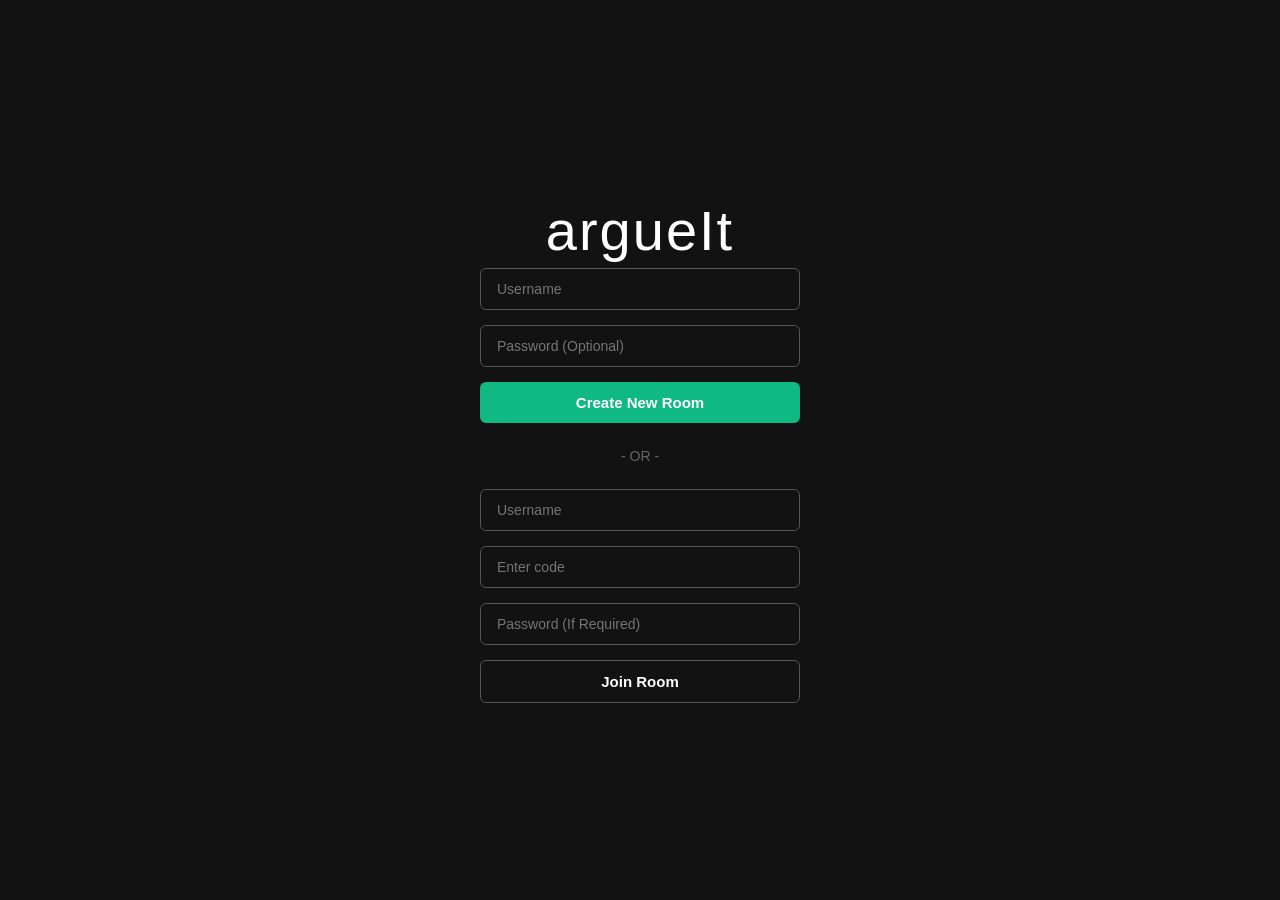
==== target/classes/frontend/index.html @ c84ac13d "feat: add search bar for quick image searching." ====
<!DOCTYPE html>
<html lang="en">
<head>
    <meta charset="UTF-8">
    <meta name="viewport" content="width=device-width, initial-scale=1.0">
    <title>argueIt</title>
    <link rel="stylesheet" href="style.css">
</head>
<body>
    <div id="landing-page">
        <div class="brand-title">argueIt</div>

        <div class="auth-container">
            <input type="text" id="create-username" class="auth-input" placeholder="Username">
            <input type="password" id="create-password" class="auth-input" placeholder="Password (Optional)">
            <button id="btn-create" class="btn-create">Create New Room</button>

            <div class="divider">- OR -</div>
            <input type="text" id="join-username" class="auth-input" placeholder="Username">
            <input type="text" id="join-roomcode" class="auth-input" placeholder="Enter code">
            <input type="password" id="join-password" class="auth-input" placeholder="Password (If Required)">
            <button id="btn-join" class="btn-join">Join Room</button>
        </div>
    </div>

    <div id="app-container" style="display: none;">
        <div class="left-panel">
            <header>
                <div class="room-info">
                    Room :<span id="display-room-code">---</span>
                    <button class="copy-btn" id="copy-room-btn">Copy</button>
                    <button class="toggle-chat-btn" id="toggle-chat-btn">Toggle Chat</button>
                </div>
                <h1>argueIt</h1>
            </header>

            <main id="tier-board">
                <div class="tier-row" data-tier-id="S">
                    <div class="tier-label tier-s" contenteditable="true" spellcheck="false">S</div>
                    <div class="tier-dropzone"></div>
                </div>

                <div class="tier-row" data-tier-id="A">
                    <div class="tier-label tier-a" contenteditable="true" spellcheck="false">A</div>
                    <div class="tier-dropzone"></div>
                </div>

                <div class="tier-row" data-tier-id="B">
                    <div class="tier-label tier-b" contenteditable="true" spellcheck="false">B</div>
                    <div class="tier-dropzone"></div>
                </div>

                <div class="tier-row" data-tier-id="C">
                    <div class="tier-label tier-c" contenteditable="true" spellcheck="false">C</div>
                    <div class="tier-dropzone"></div>
                </div>

                <div class="tier-row" data-tier-id="D">
                    <div class="tier-label tier-d" contenteditable="true" spellcheck="false">D</div>
                    <div class="tier-dropzone"></div>
                </div>
            </main>

            <div class="controls">
                <input type="text" id="image-url-input" placeholder="Paste an image URL here ...">
                <button id="add-image-btn">Add Image</button>
                <button id="clear-board-btn" style="background-color: #ff4444; margin-left: auto;">Clear All</button>
                <div style="flex-basis: 100%; height: 0; margin: 0;"></div>
                <input type="text" id="image-search-input" placeholder="Search images(e.g characters, animals)..." style="flex: 2;">
                <button id="search-image-btn" style="background-color: #3b82f6;">Search API</button>
            </div>

            <div id="search-results-container" style="display: none; flex-wrap:wrap; gap: 10px; background-color: #1e1e1e; padding: 15px; border-radius: 8px; border: 2px dashed #555;"></div>

            <div id="trash-can" class="tier-dropzone" data-tier-id="trash">
                🗑️ Drag Image Here to Delete
            </div>

            <section id="image-pool" class="tier-dropzone" data-tier-id="pool">
            </section>
        </div>

        <div class="right-panel">
            <div class="chat-header">
                <h2>Room Chat</h2>
                <button class="call-btn" id="call-btn" title="Join Voice Call">
                    <svg width="20" height="20" viewBox="0 0 24 24" fill="currentColor">
                        <path d="M20.01 15.38c-1.23 0-2.42-.2-3.53-.56a.977.977 0 00-1.01.24l-1.57 1.97c-2.83-1.35-5.48-3.9-6.89-6.83l1.95-1.66c.27-.28.35-.67.24-1.02-.37-1.11-.56-2.3-.56-3.53 0-.54-.45-.99-.99-.99H4.19C3.65 3 3 3.24 3 3.99 3 13.28 10.73 21 20.01 21c.71 0 .99-.63.99-1.18v-3.45c0-.54-.45-.99-.99-.99z"/>
                    </svg>
                </button>
            </div>

            <div class="chat-messages" id="chat-messages"></div>

            <div class="reply-context-area" id="reply-context-area">
                <div>Replying to <span id="reply-target-name" style="font-weight: bold; color: #10b981;"></span>: <span id="reply-target-text" style="opacity: 0.8; margin-left: 5px;"></span></div>
                <button class="close-btn" id="cancel-reply-btn">✕</button>
            </div>

            <div class="chat-input-area">
                <input type="text" class="chat-input" id="chat-input" placeholder="Type a message...">
                <button class="chat-send-btn" id="chat-send-btn">
                    <svg width="18" height="18" viewBox="0 0 24 24" fill="currentColor">
                        <path d="M2.01 21L23 12 2.01 3 2 10l15 2-15 2z"/>
                    </svg>
                </button>
            </div>
        </div>
    </div>

    <div id="toast-container"></div>
<script src="script.js"></script>
</body>
</html>
---- target/classes/frontend/style.css ----
*{
    box-sizing: border-box;
    margin: 0;
    padding: 0;
}

body{
    font-family: 'Segoe UI', Tahoma, Geneva, Verdana, sans-serif;
    background-color: #121212;
    color: #ffffff;
    min-height: 100vh;
    overflow-x: hidden;
    display: flex;
    flex-direction: column;
}

#app-container{
    display: flex;
    flex-direction: row;
    min-height: 100vh;
    padding: 0;
    gap: 0;
    width: 100%;
}

.left-panel{
    flex: 1;
    display: flex;
    flex-direction: column;
    padding: 20px;
    gap: 20px;
    overflow-y: auto;
    height: 100vh;
}

.right-panel{
    width: 350px;
    background-color: #1a1a1a;
    border-left: 1px solid #333;
    display: flex;
    flex-direction: column;
    height: 100vh;
    flex-shrink: 0;
}

.chat-header{
    padding: 15px;
    background: #252525;
    border-bottom: 1px solid #333;
    display: flex;
    justify-content: space-between;
    align-items: center;
}

.chat-header h2{
    font-size: 16px;
    margin: 0;
    color: #eee;
}

.call-btn{
    background: #2a2a2a;
    border: 1px solid #444;
    color: #ccc;
    display: flex;
    align-items: center;
    justify-content: center;
    padding: 8px;
    border-radius: 50%;
    cursor: pointer;
    transition: 0.2s;
}

.call-btn:hover{
    background: #333;
    color: white;
}

.call-btn.active:hover{
    background: #ff4444;
    border-color: #cc0000;
    box-shadow: 0 0 10px rgba(255, 68, 68, 0.4);
}

.chat-messages{
    flex: 1;
    padding: 15px;
    overflow-y: auto;
    display: flex;
    flex-direction: column;
    gap: 12px;
}

.chat-message-wrapper{
    display: flex;
    align-items: center;
    align-self: flex-start;
    max-width: 85%;
}

.chat-message-wrapper.self{
    align-self: flex-end;
    flex-direction: row-reverse;
}

.chat-message{
    background: #2a2a2a;
    padding: 10px 14px;
    border-radius: 14px;
    border-bottom-left-radius: 4px;
    font-size: 14px;
    word-wrap: break-word;
    flex: 1;
}

.chat-message.self{
    background: #10b981;
    color: white;
    border-bottom-left-radius: 14px;
    border-bottom-right-radius: 4px;
}

.reply-icon-btn{
    opacity: 0;
    background: none;
    border: none;
    color: #888;
    cursor: pointer;
    padding: 5px;
    margin: 0 5px;
    transition: 0.2s;
    display: flex;
    align-items: center;
    justify-content: center;
}

.chat-message-wrapper:hover .reply-icon-btn{
    opacity:1;
}

.reply-icon-btn:hover{
    color: #10b981;
}

.replied-to-block{
    background: rgba(0,0,0,0.25);
    border-left: 3px solid #10b981;
    padding: 6px;
    margin-bottom: 6px;
    font-size: 12px;
    border-radius: 4px;
    color: #ddd;
}

.chat-message.self .replied-to-block{
    border-left-color: #ffffff;
    color: #ffffff;
}

.replied-to-block .reply-sender{
    font-weight: bold;
    font-size: 10px;
    margin-bottom: 2px;
}

.reply-context-area{
    background: #252525;
    padding: 10px 15px;
    border-top: 1px solid #333;
    display: none;
    justify-content: space-between;
    align-items: center;
    font-size: 12px;
    color: #ccc;
}

.reply-context-area .close-btn{
    cursor: pointer;
    color: #ff4444;
    font-weight: bold;
    background: none;
    border: none;
    font-size: 14px;
}

.chat-message .sender{
    font-weight: bold;
    font-size: 11px;
    margin-bottom: 4px;
    opacity: 0.7;
}

.chat-message.self .sender{
    display: none;
}

.chat-input-area{
    padding: 15px;
    background: #252525;
    border-top: 1px solid #333;
    display: flex;
    gap: 10px;
}

.chat-input{
    flex: 1;
    padding: 10px 15px;
    background: #1e1e1e;
    border: 1px solid #444;
    color: white;
    border-radius: 20px;
    outline: none;
    font-size: 14px;
}

.chat-input:focus{
    border-color: #10b981;
}

.chat-send-btn{
    background: #10b981;
    color: white;
    border: none;
    width: 42px;
    height: 42px;
    border-radius: 50%;
    cursor: pointer;
    display: flex;
    align-items: center;
    justify-content: center;
    flex-shrink: 0;
    transition: 0.2s;
}

.chat-send-btn:hover{
    background: #059669;
}

header{
    text-align:center;
    position: relative;
    display: flex;
    justify-content: center;
    align-items: center;
}

header h1{
    font-size: 2rem;
    letter-spacing: 2px;
    font-weight: 900;
    color: #eeeeee;
    font-family: 'Helvetica Neue', Helvetica, Arial, sans-serif;
}

.room-info{
    position: absolute;
    left: 0;
    display: flex;
    align-items: center;
    gap: 10px;
    background: #1e1e1e;
    padding: 6px 12px;
    border-radius: 6px;
    border: 1px solid #333;
    font-family: 'Helvetica Neue', Helvetica, Arial, sans-serif;
    font-size: 14px;
}

.copy-btn{
    background: #10b981;
    border: none;
    color: white;
    padding: 4px 8px;
    border-radius: 4px;
    cursor: pointer;
    font-weight: bold;
    font-size: 12px;
}

.copy-btn:hover{
    background: #059669;
}

.toggle-chat-btn{
    background: #3b82f6;
    border: none;
    color: white;
    padding: 4px 8px;
    border-radius: 4px;
    cursor: pointer;
    font-weight: bold;
    font-size: 12px;
}

.toggle-chat-btn:hover{
    background: #2563eb;
}

#tier-board{
    display: flex;
    flex-direction: column;
    background-color: #000000;
    border: 2px solid #333333;
    border-radius: 8px;
    overflow: hidden;
    flex-shrink: 0;
}

.tier-row{
    display: flex;
    min-height: 90px;
    border-bottom: 2px solid #333333;
    background-color: #1e1e1e;
}

.tier-row:last-child{
    border-bottom: none;
}

.tier-label{
    width: 100px;
    display: flex;
    align-items: center;
    justify-content: center;
    font-size: 24px;
    font-weight: bold;
    color: #111111;
    text-shadow: 1px 1px 0 rgba(255,255,255,0.3);
    flex-shrink: 0;
    outline: none;
    cursor: text;
}

#landing-page{
    display: flex;
    flex-direction: column;
    align-items: center;
    justify-content: center;
    height: 100vh;
    width: 100vw;
    background-color: #121212;
    position: absolute;
    top: 0;
    left: 0;
    z-index: 2000;
}

.brand-title{
    font-family: 'Helvetica Neue', Helvetica, Arial, sans-serif;
    font-size: 3.5rem;
    font-weight: 400;
    color: #ffffff;
    margin-bottom: 5px;
    letter-spacing: 2px;
}

.brand-subtitle{
    font-family: monospace;
    color: #888888;
    margin-bottom: 40px;
    letter-spacing: 1px;
}

.auth-container{
    width: 320px;
    display: flex;
    flex-direction: column;
    gap: 15px;
}

.auth-input{
    width: 100%;
    padding: 12px 16px;
    background: transparent;
    border: 1px solid #555;
    border-radius: 6px;
    color: white;
    font-size: 14px;
    outline: none;
}

.auth-input:focus{
    border-color: #10b981;
}

.btn-create{
    width: 100%;
    padding: 12px;
    background-color: #10b981;
    color: white;
    border: none;
    border-radius: 6px;
    font-weight: bold;
    font-size: 15px;
    cursor: pointer;
    transition: 0.2s;
}

.btn-create:hover{
    background-color: #059669;
}

.divider{
    text-align: center;
    color: #666;
    margin: 10px 0;
    font-size: 14px;
}

.btn-join{
    width: 100%;
    padding: 12px;
    background-color: transparent;
    color: white;
    border: 1px solid #555;
    border-radius: 6px;
    font-weight: bold;
    font-size: 15px;
    cursor: pointer;
    transition: 0.2s;
}

.btn-join:hover{
    background-color: #222;
}

.tier-s{
    background-color: #ff7f7f;
}
.tier-a{
    background-color: #ffbf7f;
}
.tier-b{
    background-color: #ffdf7f;
}
.tier-c{
    background-color: #bfff7f;
}
.tier-d{
    background-color: #7fff7f;
}

.tier-dropzone{
    flex: 1;
    display: flex;
    flex-wrap: wrap;
    gap: 10px;
    padding: 10px;
}

.controls{
    display: flex;
    gap: 10px;
    background-color: #1e1e1e;
    padding: 15px;
    border-radius: 8px;
    border: 2px solid #333333;
    flex-wrap: wrap;
}

.controls input{
    flex: 1;
    padding: 10px;
    border-radius: 4px;
    border: 1px solid #555;
    background: #2a2a2a;
    color: white;
    font-size: 14px;
    outline: none;
}

.controls input:focus{
    border-color: #10b981;
}

.controls button{
    padding: 10px 20px;
    background-color: #10b981;
    color: white;
    border: none;
    border-radius:4px;
    font-weight: bold;
    cursor: pointer;
    transition: 0.2s;
}

.controls button:hover{
    opacity: 0.8;
}

#trash-can{
    background-color: #2a1111;
    border: 2px dashed #ff4444;
    color: #ff4444;
    padding: 15px;
    border-radius: 8px;
    display: flex;
    align-items: center;
    justify-content: center;
    font-weight: bold;
    font-size: 16px;
    min-height: 60px;
    transition: all 0.2s ease;
}

#trash-can.drag-over{
    background-color: #4a1818;
    border-color: #ff8888;
    color: #ff8888;
    transform: scale(1.02);
    box-shadow: 0 0 15px rgba(255, 68, 68, 0.4);
}

#image-pool{
    min-height: 200px;
    background-color: #1e1e1e;
    border: 2px dashed #555555;
    border-radius: 8px;
    padding: 15px;
    display: flex;
    flex-wrap: wrap;
    align-content: flex-start;
    gap: 12px;
}

.draggable-item{
    width: 80px;
    height: 80px;
    object-fit: cover;
    border-radius: 6px;
    cursor: grab;
    box-shadow: 0 4px 6px rgba(0,0,0,0.3);
    user-select: none;
    border: 2px solid transparent;
    transition: transform 0.1s ease, border-color 0.2s ease;
    background-color: #333;
}

.draggable-item:hover{
    transform: scale(1.05);
    border-color: #ffffff;
}

.draggable-item:active{
    cursor: grabbing;
}

#toast-container{
    position: fixed;
    bottom: 20px;
    right: 20px;
    display: flex;
    flex-direction: column;
    gap: 10px;
    z-index: 9999;
}

.toast{
    background-color: #1a1a2e;
    color: white;
    padding: 15px 25px;
    border-radius: 4px;
    box-shadow: 0 4px 12px rgba(0,0,0,0.5);
    font-family: 'Segoe UI', Tahoma, Geneva, Verdana, sans-serif;
    font-weight: bold;
    font-size: 14px;
    border-left: 5px solid #ff4444;
    opacity: 0;
    transform: translateX(100%);
    transition: all 0.3s ease;
}

.toast.show{
    opacity: 1;
    transform: translateX(0);
}

.toast.success{
    border-left-color: #10b981;
}

.toast.error{
    border-left-color: #ff4444;
}

.remote-cursor{
    position: absolute;
    pointer-events: none;
    z-index: 10000;
    display: flex;
    align-items: flex-start;
    transition: transform 0.05s linear, opacity 0.3s ease;
    opacity: 0;
    top: 0;
    left: 0;
}

.remote-cursor svg{
    width: 18px;
    height: 18px;
    fill: #10b981;
    filter: drop-shadow(1px 1px 2px rgba(0,0,0,0.5));
    transform: rotate(-20deg);
}

.remote-cursor .cursor-name{
    background: #10b981;
    color: white;
    font-size: 11px;
    padding: 2px 6px;
    border-radius: 4px;
    font-weight: bold;
    box-shadow: 0 2px 4px rgba(0,0,0,0.3);
    margin-left: 2px;
    white-space: nowrap;
}

@media(max-width: 850px){
    #app-container{
        position: relative;
    }
    .left-panel{
        padding-right: 20px;
    }
    header{
        flex-direction: column;
        align-items: flex-start;
    }
    .room-info{
        position:static;
        order: 2;
        margin-top: 10px;
        width: 100%;
        justify-content: flex-start;
        flex-wrap: wrap;
    }
    header h1{
        order: 1;
        margin-left: 10px;
    }
    .right-panel{
        position: absolute;
        right: 0;
        top: 0;
        z-index: 1000;
        box-shadow: -4px 0 20px rgba(0,0,0,0.8);
        max-width: 100%;
    }
}
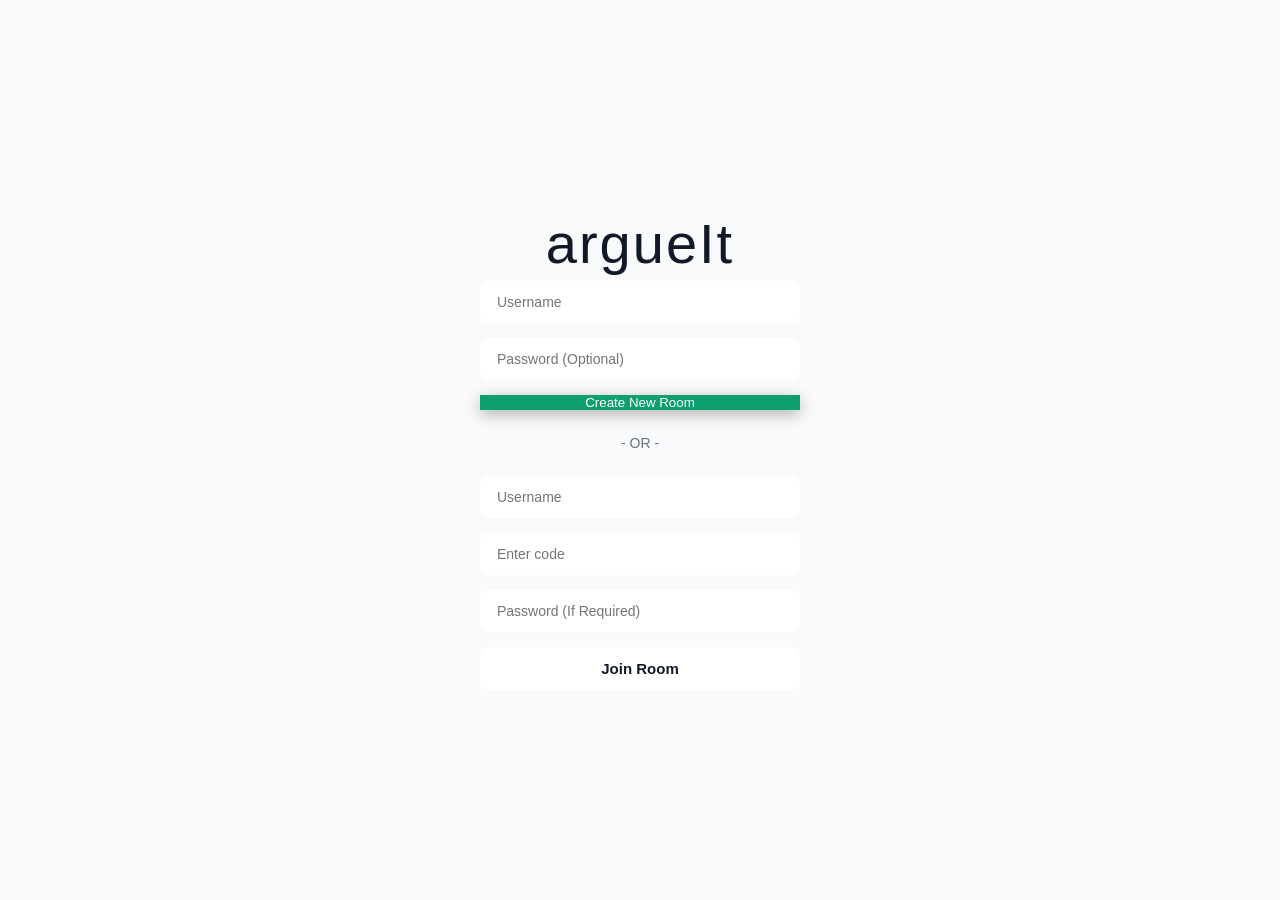
==== commit d80cf696: "feat: redesign the UI to look more aesthetic" ====
--- a/target/classes/frontend/index.html
+++ b/target/classes/frontend/index.html
@@ -30,6 +30,7 @@
                     Room :<span id="display-room-code">---</span>
                     <button class="copy-btn" id="copy-room-btn">Copy</button>
                     <button class="toggle-chat-btn" id="toggle-chat-btn">Toggle Chat</button>
+                    <button class="toggle-chat-btn" id="theme-toggle-btn" style="background: #4b5563;">☀️ Light Mode</button>
                 </div>
                 <h1>argueIt</h1>
             </header>
--- a/target/classes/frontend/style.css
+++ b/target/classes/frontend/style.css
@@ -1,3 +1,31 @@
+:root{
+    --bg-main: #f9fafb;
+    --bg-panel: #ffffff;
+    --bg-card: #ffffff;
+    --text-primary: #111827;
+    --text-secondary: #6b7280;
+    --border-light: #f3f4f6;
+    --border-heavy: rgba(255,255,255,0.1);
+    --accent: #0e9f6e;
+    --accent-hover: #059669;
+    --danger: #ff4444;
+    --shadow: rgba(0,0,0,0.3);
+}
+
+[data-theme="light"]{
+    --bg-main: #f3f4f6;
+    --bg-panel: #ffffff;
+    --bg-card: #f9fafb;
+    --text-primary: #111827;
+    --text-secondary: #6b7280;
+    --border-light: #e5e7eb;
+    --border-heavy: #d1d5db;
+    --accent: #111827;
+    --accent-hover: #374151;
+    --danger: #ef4444;
+    --shadow: rgba(0,0,0,0.05);
+}
+
 *{
     box-sizing: border-box;
     margin: 0;
@@ -6,21 +34,21 @@
 
 body{
     font-family: 'Segoe UI', Tahoma, Geneva, Verdana, sans-serif;
-    background-color: #121212;
-    color: #ffffff;
+    background-color: var(--bg-main);
+    color: var(--text-primary);
     min-height: 100vh;
     overflow-x: hidden;
     display: flex;
     flex-direction: column;
+    transition: background-color 0.3s ease, color 0.3s ease;
 }
 
 #app-container{
     display: flex;
     flex-direction: row;
     min-height: 100vh;
-    padding: 0;
-    gap: 0;
     width: 100%;
+    position: relative;
 }
 
 .left-panel{
@@ -31,22 +59,34 @@
     gap: 20px;
     overflow-y: auto;
     height: 100vh;
+    max-width: 1400px;
+    margin: 0 auto;
 }
 
 .right-panel{
     width: 350px;
-    background-color: #1a1a1a;
-    border-left: 1px solid #333;
+    background-color: var(--bg-panel);
+    border-left: 1px solid var(--border-heavy);
     display: flex;
     flex-direction: column;
     height: 100vh;
-    flex-shrink: 0;
+    position: fixed;
+    right: 0;
+    top: 0;
+    transform: translateX(100%);
+    transition: transform 0.3s cubic-bezier(0.4, 0, 0.2, 1);
+    box-shadow: -5px 0 30px var(--shadow);
+    z-index: 1000;
+}
+
+.right-panel.open{
+    transform: translateX(0);
 }
 
 .chat-header{
     padding: 15px;
-    background: #252525;
-    border-bottom: 1px solid #333;
+    background: var(--bg-card);
+    border-bottom: 1px solid var(--border-heavy);
     display: flex;
     justify-content: space-between;
     align-items: center;
@@ -55,13 +95,13 @@
 .chat-header h2{
     font-size: 16px;
     margin: 0;
-    color: #eee;
+    color: var(--text-primary);
 }
 
 .call-btn{
-    background: #2a2a2a;
-    border: 1px solid #444;
-    color: #ccc;
+    background: var(--bg-card);
+    border: 1px solid var(--border-heavy);
+    color: var(--text-secondary);
     display: flex;
     align-items: center;
     justify-content: center;
@@ -72,14 +112,20 @@
 }
 
 .call-btn:hover{
-    background: #333;
+    background: var(--border-heavy);
+    color: var(--text-primary);
+}
+
+.call-btn.active{
+    background: var(--accent);
+    border-color: var(--accent);
     color: white;
+    box-shadow: 0 4px 10px rgba(14, 159, 110, 0.2);
 }
 
 .call-btn.active:hover{
-    background: #ff4444;
-    border-color: #cc0000;
-    box-shadow: 0 0 10px rgba(255, 68, 68, 0.4);
+    background: var(--danger);
+    border-color: var(--danger);
 }
 
 .chat-messages{
@@ -104,17 +150,19 @@
 }
 
 .chat-message{
-    background: #2a2a2a;
+    background: var(--bg-main);
     padding: 10px 14px;
     border-radius: 14px;
     border-bottom-left-radius: 4px;
     font-size: 14px;
     word-wrap: break-word;
     flex: 1;
+    color: var(--text-primary);
+    box-shadow: 0 1px 3px var(--shadow);
 }
 
 .chat-message.self{
-    background: #10b981;
+    background: var(--accent);
     color: white;
     border-bottom-left-radius: 14px;
     border-bottom-right-radius: 4px;
@@ -124,7 +172,7 @@
     opacity: 0;
     background: none;
     border: none;
-    color: #888;
+    color: var(--text-secondary);
     cursor: pointer;
     padding: 5px;
     margin: 0 5px;
@@ -139,21 +187,22 @@
 }
 
 .reply-icon-btn:hover{
-    color: #10b981;
+    color: var(--accent);
 }
 
 .replied-to-block{
-    background: rgba(0,0,0,0.25);
-    border-left: 3px solid #10b981;
+    background: var(--border-light);
+    border-left: 3px solid var(--text-secondary);
     padding: 6px;
     margin-bottom: 6px;
     font-size: 12px;
     border-radius: 4px;
-    color: #ddd;
+    color: var(--text-secondary);
 }
 
 .chat-message.self .replied-to-block{
-    border-left-color: #ffffff;
+    background: rgba(255,255,255,0.1);
+    border-left-color: rgba(255,255,255, 0.5);
     color: #ffffff;
 }
 
@@ -164,19 +213,19 @@
 }
 
 .reply-context-area{
-    background: #252525;
+    background: var(--bg-card);
     padding: 10px 15px;
-    border-top: 1px solid #333;
+    border-top: 1px solid var(--border-heavy);
     display: none;
     justify-content: space-between;
     align-items: center;
     font-size: 12px;
-    color: #ccc;
+    color: var(--text-secondary);
 }
 
 .reply-context-area .close-btn{
     cursor: pointer;
-    color: #ff4444;
+    color: var(--danger);
     font-weight: bold;
     background: none;
     border: none;
@@ -187,7 +236,7 @@
     font-weight: bold;
     font-size: 11px;
     margin-bottom: 4px;
-    opacity: 0.7;
+    color: var(--text-secondary);
 }
 
 .chat-message.self .sender{
@@ -196,8 +245,8 @@
 
 .chat-input-area{
     padding: 15px;
-    background: #252525;
-    border-top: 1px solid #333;
+    background: var(--bg-panel);
+    border-top: 1px solid var(--border-heavy);
     display: flex;
     gap: 10px;
 }
@@ -205,20 +254,21 @@
 .chat-input{
     flex: 1;
     padding: 10px 15px;
-    background: #1e1e1e;
-    border: 1px solid #444;
-    color: white;
+    background: var(--bg-card);
+    border: 1px solid var(--border-heavy);
+    color: var(--text-primary);
     border-radius: 20px;
     outline: none;
     font-size: 14px;
+    transition: 0.2s;
 }
 
 .chat-input:focus{
-    border-color: #10b981;
+    border-color: var(--accent);
 }
 
 .chat-send-btn{
-    background: #10b981;
+    background: var(--accent);
     color: white;
     border: none;
     width: 42px;
@@ -233,7 +283,7 @@
 }
 
 .chat-send-btn:hover{
-    background: #059669;
+    background: var(--accent-hover);
 }
 
 header{
@@ -242,14 +292,14 @@
     display: flex;
     justify-content: center;
     align-items: center;
+    margin-bottom: 10px;
 }
 
 header h1{
     font-size: 2rem;
     letter-spacing: 2px;
     font-weight: 900;
-    color: #eeeeee;
-    font-family: 'Helvetica Neue', Helvetica, Arial, sans-serif;
+    color: var(--text-primary);
 }
 
 .room-info{
@@ -258,59 +308,46 @@
     display: flex;
     align-items: center;
     gap: 10px;
-    background: #1e1e1e;
+    background: var(--bg-panel);
+    padding: 6px 12px;
+    border-radius: 8px;
+    border: 1px solid var(--border-heavy);
+    font-size: 14px;
+    box-shadow: 0 2px 10px var(--shadow);
+}
+
+.copy-btn, .toggle-chat-btn{
+    background: var(--bg-main);
+    border: 1px solid var(--border-heavy);
+    color: var(--text-primary);
     padding: 6px 12px;
     border-radius: 6px;
-    border: 1px solid #333;
-    font-family: 'Helvetica Neue', Helvetica, Arial, sans-serif;
-    font-size: 14px;
-}
-
-.copy-btn{
-    background: #10b981;
-    border: none;
-    color: white;
-    padding: 4px 8px;
-    border-radius: 4px;
     cursor: pointer;
     font-weight: bold;
     font-size: 12px;
-}
-
-.copy-btn:hover{
-    background: #059669;
-}
-
-.toggle-chat-btn{
-    background: #3b82f6;
-    border: none;
-    color: white;
-    padding: 4px 8px;
-    border-radius: 4px;
-    cursor: pointer;
-    font-weight: bold;
-    font-size: 12px;
-}
-
-.toggle-chat-btn:hover{
-    background: #2563eb;
+    transition: 0.2s;
+}
+
+.copy-btn:hover, .toggle-chat-btn:hover{
+    background: var(--border-heavy);
 }
 
 #tier-board{
     display: flex;
     flex-direction: column;
-    background-color: #000000;
-    border: 2px solid #333333;
-    border-radius: 8px;
+    background-color: var(--bg-panel);
+    border: 1px solid var(--border-heavy);
+    border-radius: 12px;
     overflow: hidden;
     flex-shrink: 0;
+    box-shadow: 0 8px 30px var(--shadow);
 }
 
 .tier-row{
     display: flex;
     min-height: 90px;
-    border-bottom: 2px solid #333333;
-    background-color: #1e1e1e;
+    border-bottom: 1px solid var(--border-heavy);
+    background-color: transparent;
 }
 
 .tier-row:last-child{
@@ -324,8 +361,8 @@
     justify-content: center;
     font-size: 24px;
     font-weight: bold;
-    color: #111111;
-    text-shadow: 1px 1px 0 rgba(255,255,255,0.3);
+    color: #111827;
+    border-right: 1px solid var(--border-heavy);
     flex-shrink: 0;
     outline: none;
     cursor: text;
@@ -338,7 +375,7 @@
     justify-content: center;
     height: 100vh;
     width: 100vw;
-    background-color: #121212;
+    background-color: var(--bg-main);
     position: absolute;
     top: 0;
     left: 0;
@@ -349,14 +386,14 @@
     font-family: 'Helvetica Neue', Helvetica, Arial, sans-serif;
     font-size: 3.5rem;
     font-weight: 400;
-    color: #ffffff;
+    color: var(--text-primary);
     margin-bottom: 5px;
     letter-spacing: 2px;
 }
 
 .brand-subtitle{
     font-family: monospace;
-    color: #888888;
+    color: var(--text-secondary);
     margin-bottom: 40px;
     letter-spacing: 1px;
 }
@@ -371,73 +408,73 @@
 .auth-input{
     width: 100%;
     padding: 12px 16px;
-    background: transparent;
-    border: 1px solid #555;
-    border-radius: 6px;
-    color: white;
+    background: var(--bg-panel);
+    border: 1px solid var(--border-heavy);
+    border-radius: 8px;
+    color: var(--text-primary);
     font-size: 14px;
     outline: none;
+    transition: 0.2s;
 }
 
 .auth-input:focus{
-    border-color: #10b981;
-}
-
-.btn-create{
+    border-color: var(--accent);
+}
+
+.bt-create, .btn-join{
     width: 100%;
     padding: 12px;
-    background-color: #10b981;
-    color: white;
-    border: none;
-    border-radius: 6px;
+    border-radius: 8px;
     font-weight: bold;
     font-size: 15px;
     cursor: pointer;
     transition: 0.2s;
 }
 
+.btn-create{
+    background-color: var(--accent);
+    color: white;
+    border: none;
+    box-shadow: 0 4px 15px var(--shadow);
+}
+
 .btn-create:hover{
-    background-color: #059669;
+    background-color: var(--accent-hover);
+    transform: translateY(-1px);
 }
 
 .divider{
     text-align: center;
-    color: #666;
+    color: var(--text-secondary);
     margin: 10px 0;
     font-size: 14px;
 }
 
 .btn-join{
-    width: 100%;
-    padding: 12px;
-    background-color: transparent;
-    color: white;
-    border: 1px solid #555;
-    border-radius: 6px;
-    font-weight: bold;
-    font-size: 15px;
-    cursor: pointer;
-    transition: 0.2s;
+    background-color: #ffffff;
+    color: #111827;
+    border: 1px solid var(--border-heavy);
 }
 
 .btn-join:hover{
-    background-color: #222;
+    background-color: var(--bg-panel);
+    border-color: var(--text-secondary);
 }
 
 .tier-s{
-    background-color: #ff7f7f;
+    background-color: #fecaca;
 }
 .tier-a{
-    background-color: #ffbf7f;
+    background-color: #fed7aa;
 }
 .tier-b{
-    background-color: #ffdf7f;
+    background-color: #fef08a;
 }
 .tier-c{
-    background-color: #bfff7f;
+    background-color: #a7f3d0;
 }
 .tier-d{
-    background-color: #7fff7f;
+    background-color: #bae6fd;
 }
 
 .tier-dropzone{
@@ -449,51 +486,68 @@
 }
 
 .controls{
+    position: sticky;
+    bottom: 0;
     display: flex;
     gap: 10px;
-    background-color: #1e1e1e;
+    background-color: var(--bg-panel);
     padding: 15px;
-    border-radius: 8px;
-    border: 2px solid #333333;
+    border-radius: 12px;
+    border: 1px solid var(--border-heavy);
     flex-wrap: wrap;
+    box-shadow: 0 -4px 20px var(--shadow);
+    z-index: 100;
+    backdrop-filter: blur(10px);
 }
 
 .controls input{
     flex: 1;
     padding: 10px;
-    border-radius: 4px;
-    border: 1px solid #555;
-    background: #2a2a2a;
-    color: white;
+    border-radius: 6px;
+    border: 1px solid var(--border-heavy);
+    background: var(--bg-card);
+    color: var(--text-primary);
     font-size: 14px;
     outline: none;
+    transition: 0.2s
 }
 
 .controls input:focus{
-    border-color: #10b981;
+    border-color: var(--accent);
 }
 
 .controls button{
     padding: 10px 20px;
-    background-color: #10b981;
+    background-color: var(--accent);
     color: white;
     border: none;
-    border-radius:4px;
+    border-radius:6px;
     font-weight: bold;
     cursor: pointer;
     transition: 0.2s;
 }
 
 .controls button:hover{
-    opacity: 0.8;
+    background-color: var(--accent-hover);
+}
+
+#clear-board-btn{
+    background-color: transparent;
+    color: var(--danger);
+    border: 1px solid var(--danger);
+}
+
+#clear-board-btn:hover{
+    background-color: var(--danger);
+    border-color: white;
 }
 
 #trash-can{
-    background-color: #2a1111;
-    border: 2px dashed #ff4444;
-    color: #ff4444;
+    background-color: rgba(239, 68, 68, 0.05);
+    border: 2px dashed rgba(239, 68, 68, 0.4);
+    color: var(--danger);
     padding: 15px;
-    border-radius: 8px;
+    border-radius: 12px;
     display: flex;
     align-items: center;
     justify-content: center;
@@ -501,44 +555,46 @@
     font-size: 16px;
     min-height: 60px;
     transition: all 0.2s ease;
+    margin-bottom: 20px;
 }
 
 #trash-can.drag-over{
-    background-color: #4a1818;
-    border-color: #ff8888;
-    color: #ff8888;
-    transform: scale(1.02);
-    box-shadow: 0 0 15px rgba(255, 68, 68, 0.4);
+    background-color: rgba(239, 68, 68, 0.15);
+    border-color: var(--danger);
+    transform: scale(1.01);
+    box-shadow: 0 4px 15px rgba(239, 68, 68, 0.15);
 }
 
 #image-pool{
     min-height: 200px;
-    background-color: #1e1e1e;
-    border: 2px dashed #555555;
-    border-radius: 8px;
+    background-color: var(--bg-panel);
+    border: 2px dashed var(--border-heavy);
+    border-radius: 12px;
     padding: 15px;
     display: flex;
     flex-wrap: wrap;
     align-content: flex-start;
     gap: 12px;
+    margin-bottom: 60px;
 }
 
 .draggable-item{
     width: 80px;
     height: 80px;
     object-fit: cover;
-    border-radius: 6px;
+    border-radius: 8px;
     cursor: grab;
-    box-shadow: 0 4px 6px rgba(0,0,0,0.3);
+    box-shadow: 0 2px 6px rgba(0,0,0,0.2);
     user-select: none;
     border: 2px solid transparent;
-    transition: transform 0.1s ease, border-color 0.2s ease;
-    background-color: #333;
+    transition: transform 0.15s ease, border-color 0.2s ease, box-shadow 0.2s ease;
+    background-color: var(--bg-card);
 }
 
 .draggable-item:hover{
-    transform: scale(1.05);
-    border-color: #ffffff;
+    transform: translateY(-4px) scale(1.05);
+    border-color: var(--text-primary);
+    box-shadow: 0 10px 20px var(--shadow);
 }
 
 .draggable-item:active{
@@ -556,15 +612,14 @@
 }
 
 .toast{
-    background-color: #1a1a2e;
-    color: white;
+    background-color: var(--bg-panel);
+    color: var(--text-primary);
     padding: 15px 25px;
-    border-radius: 4px;
-    box-shadow: 0 4px 12px rgba(0,0,0,0.5);
-    font-family: 'Segoe UI', Tahoma, Geneva, Verdana, sans-serif;
+    border-radius: 8px;
+    box-shadow: 0 8px 30px var(--shadow);
     font-weight: bold;
     font-size: 14px;
-    border-left: 5px solid #ff4444;
+    border-left: 5px solid var(--danger);
     opacity: 0;
     transform: translateX(100%);
     transition: all 0.3s ease;
@@ -580,7 +635,7 @@
 }
 
 .toast.error{
-    border-left-color: #ff4444;
+    border-left-color: #ef4444;
 }
 
 .remote-cursor{
@@ -598,19 +653,19 @@
 .remote-cursor svg{
     width: 18px;
     height: 18px;
-    fill: #10b981;
-    filter: drop-shadow(1px 1px 2px rgba(0,0,0,0.5));
+    fill: var(--text-primary);
+    filter: drop-shadow(1px 2px 3px var(--shadow));
     transform: rotate(-20deg);
 }
 
 .remote-cursor .cursor-name{
-    background: #10b981;
-    color: white;
+    background: var(--text-primary);
+    color: var(--bg-main);
     font-size: 11px;
-    padding: 2px 6px;
-    border-radius: 4px;
-    font-weight: bold;
-    box-shadow: 0 2px 4px rgba(0,0,0,0.3);
+    padding: 3px 8px;
+    border-radius: 6px;
+    font-weight: bold;
+    box-shadow: 0 3px 8px var(--shadow);
     margin-left: 2px;
     white-space: nowrap;
 }
@@ -643,7 +698,26 @@
         right: 0;
         top: 0;
         z-index: 1000;
-        box-shadow: -4px 0 20px rgba(0,0,0,0.8);
+        box-shadow: -8px 0 30px rgba(0,0,0,0.1);
         max-width: 100%;
     }
+}
+
+.pulse-box{
+    width: 80px;
+    height: 80px;
+    border-radius: 8px;
+    background: linear-gradient(90deg, var(--border-light) 25%, var(--border-heavy) 50%, var(--border-light) 75%);
+    background-size: 200% 100%;
+    animation: pulse 1.5s infinite linear;
+}
+
+[data-theme="light"] .pulse-box{
+    background: linear-gradient(90deg, rgba(0,0,0,0.05) 25%, rgba(0,0,0,0.15) 50%, rgba(0,0,0,0.05) 75%);
+    background-size: 200% 100%;
+}
+
+@keyframes pulse{
+    0% {background-position: 200% 0;}
+    100% {background-position: -200% 0;}
 }
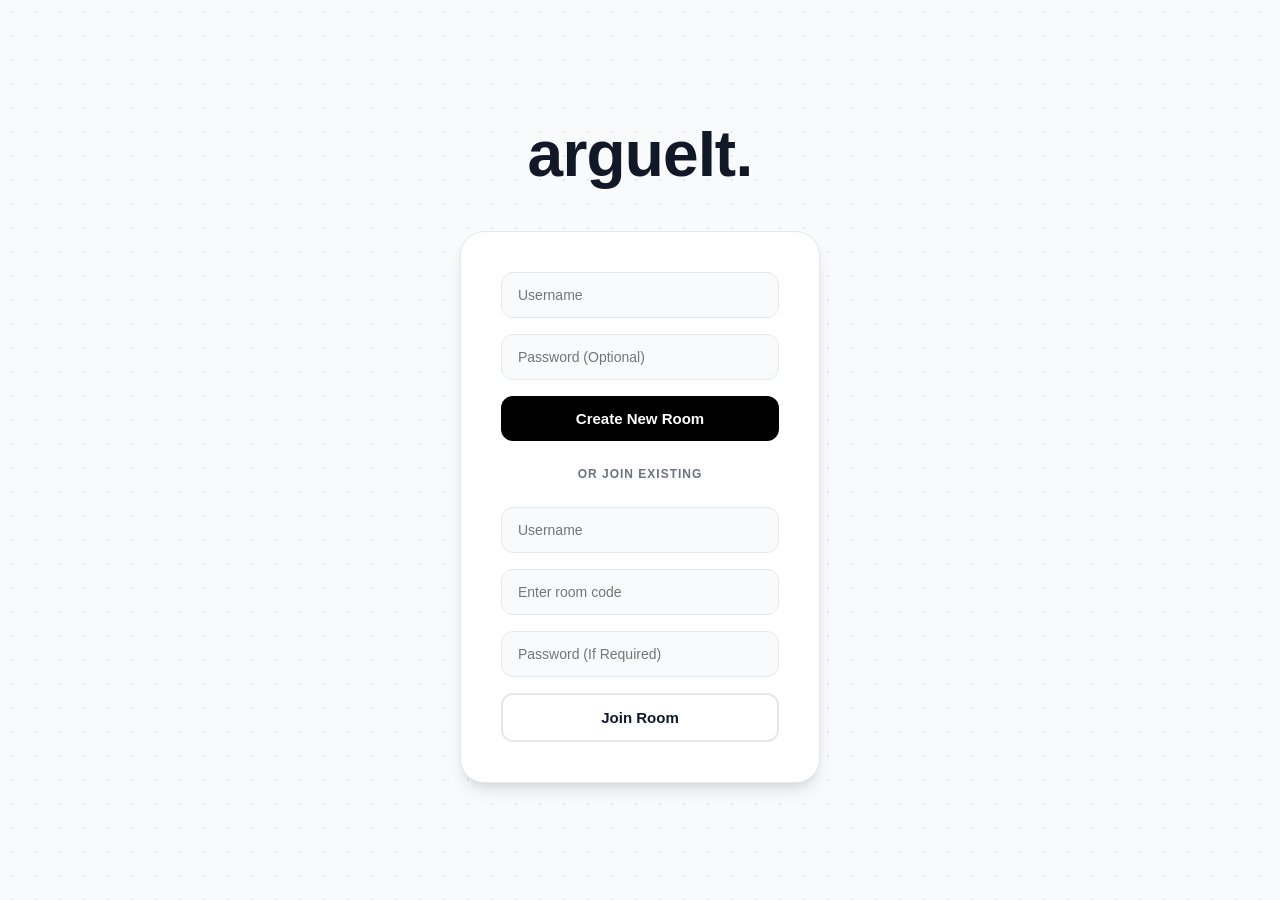
==== commit a995d25f: "feat: add new button for closing the chat section. redesign UI for better experience" ====
--- a/target/classes/frontend/index.html
+++ b/target/classes/frontend/index.html
@@ -8,16 +8,17 @@
 </head>
 <body>
     <div id="landing-page">
-        <div class="brand-title">argueIt</div>
+        <div class="brand-title">argueIt.</div>
 
         <div class="auth-container">
             <input type="text" id="create-username" class="auth-input" placeholder="Username">
             <input type="password" id="create-password" class="auth-input" placeholder="Password (Optional)">
             <button id="btn-create" class="btn-create">Create New Room</button>
 
-            <div class="divider">- OR -</div>
+            <div class="divider">or join existing</div>
+
             <input type="text" id="join-username" class="auth-input" placeholder="Username">
-            <input type="text" id="join-roomcode" class="auth-input" placeholder="Enter code">
+            <input type="text" id="join-roomcode" class="auth-input" placeholder="Enter room code">
             <input type="password" id="join-password" class="auth-input" placeholder="Password (If Required)">
             <button id="btn-join" class="btn-join">Join Room</button>
         </div>
@@ -26,13 +27,41 @@
     <div id="app-container" style="display: none;">
         <div class="left-panel">
             <header>
-                <div class="room-info">
-                    Room :<span id="display-room-code">---</span>
-                    <button class="copy-btn" id="copy-room-btn">Copy</button>
-                    <button class="toggle-chat-btn" id="toggle-chat-btn">Toggle Chat</button>
-                    <button class="toggle-chat-btn" id="theme-toggle-btn" style="background: #4b5563;">☀️ Light Mode</button>
+                <h1>argueIt.</h1>
+
+                <div class="header-actions">
+                    <div class="unified-input-container">
+                        <input type="text" id="unified-input" placeholder="Search images or paste URL...">
+                        <button id="unified-action-btn" title="Search or Add URL">
+                            <svg width="16" height="16" viewBox="0 0 24 24" fill="none" stroke="currentColor" stroke-width="2.5" stroke-linecap="round" stroke-linejoin="round">
+                                <circle cx="11" cy="11" r="8"></circle>
+                                <line x1="21" y1="21" x2="16.65" y2="16.65"></line>
+                            </svg>
+                        </button>
+                    </div>
+
+                    <button class="icon-btn" id="clear-board-btn" title="Clear Board" style="color: var(--danger); border-color: var(--danger);">
+                        <svg width="18" height="18" viewBox="0 0 24 24" fill="none" stroke="currentColor" stroke-width="2" stroke-linecap="round" stroke-linejoin="round">
+                            <path d="M21 4H8l-7 8 7 8h13a2 2 0 0 0 2-2V6a2 2 0 0 0-2-2z"></path>
+                            <line x1="18" y1="9" x2="12" y2="15"></line>
+                            <line x1="12" y1="9" x2="18" y2="15"></line>
+                        </svg>
+                    </button>
+
+                    <button class="room-pill" id="copy-room-btn" title="Copy Room Link">
+                        <span>Room: <strong id="display-room-code" style="text-transform: uppercase;">---</strong></span>
+                        <svg width="16" height="16" viewBox="0 0 24 24" fill="none" stroke="currentColor" stroke-width="2" stroke-linecap="round" stroke-linejoin="round" class="copy-icon">
+                            <rect x="9" y="9" width="13" height="13" rx="2" ry="2"></rect>
+                            <path d="M5 15H4a2 2 0 0 1-2-2V4a2 2 0 0 1 2-2h9a2 2 0 0 1 2 2v1"></path>
+                        </svg>
+                    </button>
+
+                    <button class="icon-btn" id="toggle-chat-btn" title="Open Chat">
+                        <svg width="20" height="20" viewBox="0 0 24 24" fill="none" stroke="currentColor" stroke-width="2" stroke-linecap="round" stroke-linejoin="round">
+                            <path d="M21 15a2 2 0 0 1-2 2H7l-4 4V5a2 2 0 0 1 2-2h14a2 2 0 0 1 2 2z"></path>
+                        </svg>
+                    </button>
                 </div>
-                <h1>argueIt</h1>
             </header>
 
             <main id="tier-board">
@@ -62,39 +91,60 @@
                 </div>
             </main>
 
-            <div class="controls">
-                <input type="text" id="image-url-input" placeholder="Paste an image URL here ...">
-                <button id="add-image-btn">Add Image</button>
-                <button id="clear-board-btn" style="background-color: #ff4444; margin-left: auto;">Clear All</button>
-                <div style="flex-basis: 100%; height: 0; margin: 0;"></div>
-                <input type="text" id="image-search-input" placeholder="Search images(e.g characters, animals)..." style="flex: 2;">
-                <button id="search-image-btn" style="background-color: #3b82f6;">Search API</button>
-            </div>
-
-            <div id="search-results-container" style="display: none; flex-wrap:wrap; gap: 10px; background-color: #1e1e1e; padding: 15px; border-radius: 8px; border: 2px dashed #555;"></div>
-
-            <div id="trash-can" class="tier-dropzone" data-tier-id="trash">
-                🗑️ Drag Image Here to Delete
-            </div>
+            <div id="search-results-container"></div>
 
             <section id="image-pool" class="tier-dropzone" data-tier-id="pool">
             </section>
+
+            <div id="trash-can" class="tier-dropzone" data-tier-id="trash" title="Drag here to delete">
+                <svg width="28" height="28" viewBox="0 0 24 24" fill="none" stroke="currentColor" stroke-width="2" stroke-linecap="round" stroke-linejoin="round">
+                    <polyline points="3 6 5 6 21 6"></polyline>
+                    <path d="M19 6v14a2 2 0 0 1-2 2H7a2 2 0 0 1-2-2V6m3 0V4a2 2 0 0 1 2-2h4a2 2 0 0 1 2 2v2"></path>
+                    <line x1="10" y1="11" x2="10" y2="17"></line>
+                    <line x1="14" y1="11" x2="14" y2="17"></line>
+                </svg>
+            </div>
         </div>
 
         <div class="right-panel">
             <div class="chat-header">
-                <h2>Room Chat</h2>
-                <button class="call-btn" id="call-btn" title="Join Voice Call">
-                    <svg width="20" height="20" viewBox="0 0 24 24" fill="currentColor">
-                        <path d="M20.01 15.38c-1.23 0-2.42-.2-3.53-.56a.977.977 0 00-1.01.24l-1.57 1.97c-2.83-1.35-5.48-3.9-6.89-6.83l1.95-1.66c.27-.28.35-.67.24-1.02-.37-1.11-.56-2.3-.56-3.53 0-.54-.45-.99-.99-.99H4.19C3.65 3 3 3.24 3 3.99 3 13.28 10.73 21 20.01 21c.71 0 .99-.63.99-1.18v-3.45c0-.54-.45-.99-.99-.99z"/>
-                    </svg>
-                </button>
+                <div class="chat-header-left">
+                    <button class="close-chat-btn" id="close-chat-btn" title="Close Chat">
+                        <svg width="22" height="22" viewBox="0 0 24 24" fill="none" stroke="currentColor" stroke-width="2" stroke-linecap="round" stroke-linejoin="round">
+                            <line x1="18" y1="6" x2="6" y2="18"></line>
+                            <line x1="6" y1="6" x2="18" y2="18"></line>
+                        </svg>
+                    </button>
+                    <h2>Room Chat</h2>
+                </div>
+                <div style="display: flex; gap: 8px;">
+                    <button class="call-btn" id="mute-btn" title="Mute Microphone" style="display: none;">
+                        <svg width="20" height="20" viewBox="0 0 24 24" fill="none" stroke="currentColor" stroke-width="2" stroke-linecap="round" stroke-linejoin="round" id="mic-icon-unmuted">
+                            <path d="M12 1a3 3 0 0 0-3 3v8a3 3 0 0 0 6 0V4a3 3 0 0 0-3-3z"></path>
+                            <path d="M19 10v2a7 7 0 0 1-14 0v-2"></path>
+                            <line x1="12" y1="19" x2="12" y2="23"></line>
+                            <line x1="8" y1="23" x2="16" y2="23"></line>
+                        </svg>
+                        <svg width="20" height="20" viewBox="0 0 24 24" fill="none" stroke="currentColor" stroke-width="2" stroke-linecap="round" stroke-linejoin="round" id="mic-icon-muted" style="display: none; color: var(--danger);">
+                            <line x1="1" y1="1" x2="23" y2="23"></line>
+                            <path d="M9 9v3a3 3 0 0 0 5.12 2.12M15 9.34V4a3 3 0 0 0-5.94-.6"></path>
+                            <path d="M17 16.95A7 7 0 0 1 5 12v-2m14 0v2a7 7 0 0 1-.11 1.23"></path>
+                            <line x1="12" y1="19" x2="12" y2="23"></line>
+                            <line x1="8" y1="23" x2="16" y2="23"></line>
+                        </svg>
+                    </button>
+                    <button class="call-btn" id="call-btn" title="Join Voice Call">
+                        <svg width="20" height="20" viewBox="0 0 24 24" fill="currentColor">
+                            <path d="M20.01 15.38c-1.23 0-2.42-.2-3.53-.56a.977.977 0 00-1.01.24l-1.57 1.97c-2.83-1.35-5.48-3.9-6.89-6.83l1.95-1.66c.27-.28.35-.67.24-1.02-.37-1.11-.56-2.3-.56-3.53 0-.54-.45-.99-.99-.99H4.19C3.65 3 3 3.24 3 3.99 3 13.28 10.73 21 20.01 21c.71 0 .99-.63.99-1.18v-3.45c0-.54-.45-.99-.99-.99z"/>
+                        </svg>
+                    </button>
+                </div>
             </div>
 
             <div class="chat-messages" id="chat-messages"></div>
 
             <div class="reply-context-area" id="reply-context-area">
-                <div>Replying to <span id="reply-target-name" style="font-weight: bold; color: #10b981;"></span>: <span id="reply-target-text" style="opacity: 0.8; margin-left: 5px;"></span></div>
+                <div>Replying to <span id="reply-target-name" style="font-weight: 700; color: var(--text-primary);"></span>: <span id="reply-target-text" style="opacity: 0.8; margin-left: 5px;"></span></div>
                 <button class="close-btn" id="cancel-reply-btn">✕</button>
             </div>
 
--- a/target/classes/frontend/style.css
+++ b/target/classes/frontend/style.css
@@ -5,25 +5,20 @@
     --text-primary: #111827;
     --text-secondary: #6b7280;
     --border-light: #f3f4f6;
-    --border-heavy: rgba(255,255,255,0.1);
-    --accent: #0e9f6e;
-    --accent-hover: #059669;
-    --danger: #ff4444;
-    --shadow: rgba(0,0,0,0.3);
-}
-
-[data-theme="light"]{
-    --bg-main: #f3f4f6;
-    --bg-panel: #ffffff;
-    --bg-card: #f9fafb;
-    --text-primary: #111827;
-    --text-secondary: #6b7280;
-    --border-light: #e5e7eb;
-    --border-heavy: #d1d5db;
-    --accent: #111827;
+    --border-heavy: #e5e7eb;
+    --accent: #000000;
     --accent-hover: #374151;
     --danger: #ef4444;
-    --shadow: rgba(0,0,0,0.05);
+    --danger-hover: #dc2626;
+    --shadow-sm: 0 1px 2px 0 rgba(0, 0, 0, 0.05);
+    --shadow-md: 0 4px 6px -1px rgba(0, 0, 0, 0.1), 0 2px 4px -1px rgba(0, 0, 0, 0.06);
+    --shadow-lg: 0 10px 15px -3px rgba(0, 0, 0, 0.1), 0 4px 6px -2px rgba(0, 0, 0, 0.05);
+    --shadow-float: 0 20px 25px -5px rgba(0, 0, 0, 0.1), 0 10px 10px -5px rgba(0, 0, 0, 0.04);
+    --tier-s: #fee2e2;
+    --tier-a: #ffedd5;
+    --tier-b: #fef9c3;
+    --tier-c: #d1fae5;
+    --tier-d: #e0f2fe;
 }
 
 *{
@@ -33,14 +28,112 @@
 }
 
 body{
-    font-family: 'Segoe UI', Tahoma, Geneva, Verdana, sans-serif;
+    font-family: -apple-system, BlinkMacSystemFont, "Segoe UI", Roboto, Helvetica, Arial, sans-serif;
     background-color: var(--bg-main);
     color: var(--text-primary);
     min-height: 100vh;
     overflow-x: hidden;
     display: flex;
     flex-direction: column;
-    transition: background-color 0.3s ease, color 0.3s ease;
+    -webkit-font-smoothing: antialiased;
+}
+
+#landing-page{
+    display: flex;
+    flex-direction: column;
+    align-items: center;
+    justify-content: center;
+    height: 100vh;
+    width: 100vw;
+    background-color: var(--bg-main);
+    background-image: radial-gradient(var(--border-heavy) 1px, transparent 1px);
+    background-size: 24px 24px;
+    position: absolute;
+    top: 0;
+    left: 0;
+    z-index: 2000;
+}
+
+.brand-title{
+    font-size: 4rem;
+    font-weight: 800;
+    color: var(--text-primary);
+    margin-bottom: 40px;
+    letter-spacing: -0.05rem;
+    text-shadow: 2px 2px 0 var(--bg-main);
+}
+
+.auth-container{
+    width: 360px;
+    display: flex;
+    flex-direction: column;
+    gap: 16px;
+    background: var(--bg-panel);
+    padding: 40px;
+    border-radius: 24px;
+    box-shadow: var(--shadow-lg);
+    border: 1px solid var(--border-heavy);
+}
+
+.auth-input{
+    width: 100%;
+    padding: 14px 16px;
+    background: var(--bg-main);
+    border: 1px solid var(--border-heavy);
+    border-radius: 12px;
+    color: var(--text-primary);
+    font-size: 14px;
+    outline: none;
+    transition: 0.2s;
+}
+
+.auth-input:focus{
+    border-color: var(--accent);
+    background: var(--bg-panel);
+    box-shadow: 0 0 0 3px rgba(0,0,0,0.05);
+}
+
+.btn-create, .btn-join{
+    width: 100%;
+    padding: 14px;
+    border-radius: 12px;
+    font-weight: 600;
+    font-size: 15px;
+    cursor: pointer;
+    transition: all 0.2s ease;
+}
+
+.btn-create{
+    background-color: var(--accent);
+    color: white;
+    border: none;
+}
+
+.btn-create:hover{
+    background-color: var(--accent-hover);
+    transform: translateY(-2px);
+    box-shadow: var(--shadow-md);
+}
+
+.divider{
+    text-align: center;
+    color: var(--text-secondary);
+    margin: 10px 0;
+    font-size: 12px;
+    font-weight: 600;
+    letter-spacing: 1px;
+    text-transform: uppercase;
+}
+
+.btn-join{
+    background-color: transparent;
+    color: var(--text-primary);
+    border: 2px solid var(--border-heavy);
+}
+
+.btn-join:hover{
+    background-color: var(--accent);
+    border-color: var(--bg-main);
 }
 
 #app-container{
@@ -49,22 +142,337 @@
     min-height: 100vh;
     width: 100%;
     position: relative;
+    overflow: hidden;
 }
 
 .left-panel{
     flex: 1;
     display: flex;
     flex-direction: column;
+    padding: 30px;
+    padding-bottom: 100px;
+    gap: 24px;
+    overflow-y: auto;
+    max-width: 1200px;
+    margin: 0 auto;
+    height: 100vh;
+}
+
+header{
+    display: flex;
+    justify-content: space-between;
+    align-items: center;
+    margin-bottom: 10px;
+}
+
+header h1{
+    font-size: 1.75rem;
+    letter-spacing: -0.03rem;
+    font-weight: 800;
+    color: var(--text-primary);
+}
+
+.room-info{
+    display: flex;
+    align-items: center;
+    gap: 8px;
+    background: var(--bg-panel);
+    padding: 8px 16px;
+    border-radius: 100px;
+    border: 1px solid var(--border-heavy);
+    font-size: 14px;
+    font-weight: 500;
+    box-shadow: var(--shadow-sm);
+}
+
+.room-info span{
+    font-weight: 700;
+    margin-right: 4px;
+}
+
+.header-actions{
+    display: flex;
+    gap: 12px;
+    align-items: center;
+}
+
+.unified-input-container{
+    display: flex;
+    align-items: center;
+    background: var(--bg-panel);
+    border: 1px solid var(--border-heavy);
+    border-radius: 12px;
+    padding: 6px 8px;
+    box-shadow: var(--shadow-sm);
+    transition: all 0.2s ease;
+}
+
+.unified-input-container:focus-within{
+    border-color: var(--accent);
+    box-shadow: 0 0 0 3px rgba(0,0,0,0.05);
+}
+
+#unified-input{
+    border: none;
+    background: transparent;
+    padding: 6px 10px;
+    outline: none;
+    color: var(--text-primary);
+    font-size: 14px;
+    width: 240px;
+}
+
+#unified-action-btn{
+    background: var(--accent);
+    color: white;
+    border: none;
+    border-radius: 8px;
+    width: 32px;
+    height: 32px;
+    display: flex;
+    align-items: center;
+    justify-content: center;
+    cursor: pointer;
+    transition: 0.2s;
+}
+
+#unified-action-btn:hover{
+    background: var(--accent-hover);
+}
+
+.icon-btn{
+    background: var(--bg-panel);
+    border: 1px solid var(--border-heavy);
+    color: var(--text-primary);
+    width: 44px;
+    height: 44px;
+    border-radius: 12px;
+    display: flex;
+    align-items: center;
+    justify-content: center;
+    cursor: pointer;
+    transition: all 0.2s ease;
+    box-shadow: var(--shadow-sm);
+}
+
+.icon-btn:hover{
+    background: var(--bg-main);
+    transform: translateY(-2px);
+    box-shadow: var(--shadow-md);
+}
+
+#clear-board-btn:hover{
+    background: #fef2f2;
+}
+
+.room-pill{
+    display: flex;
+    align-items: center;
+    gap: 8px;
+    background: var(--bg-panel);
+    border: 1px solid var(--border-heavy);
+    color: var(--text-primary);
+    padding: 0 16px;
+    height: 44px;
+    border-radius: 12px;
+    cursor: pointer;
+    font-size: 14px;
+    font-weight: 500;
+    transition: all 0.2s ease;
+    box-shadow: var(--shadow-sm);
+}
+
+.room-pill:hover{
+    background: var(--bg-main);
+    transform: translateY(-2px);
+    box-shadow: var(--shadow-md);
+}
+
+.room-pill .copy-icon{
+    color: var(--text-secondary);
+    transition: 0.2s;
+}
+
+.room-pill:hover .copy-icon{
+    color: var(--accent);
+}
+
+#tier-board{
+    display: flex;
+    flex-direction: column;
+    background-color: var(--bg-panel);
+    border: 1px solid var(--border-heavy);
+    border-radius: 20px;
+    overflow: hidden;
+    flex-shrink: 0;
+    box-shadow: var(--shadow-md);
+}
+
+.tier-row{
+    display: flex;
+    min-height: 100px;
+    border-bottom: 1px solid var(--border-heavy);
+    background-color: transparent;
+    transition: background-color 0.3s ease;
+}
+
+.tier-row:last-child{
+    border-bottom: none;
+}
+
+.tier-label{
+    width: 120px;
+    display: flex;
+    align-items: center;
+    justify-content: center;
+    font-size: 28px;
+    font-weight: 800;
+    color: var(--text-primary);
+    border-right: 1px solid var(--border-heavy);
+    flex-shrink: 0;
+    outline: none;
+    cursor: text;
+}
+
+.tier-s { background-color: var(--tier-s); }
+.tier-a { background-color: var(--tier-a); }
+.tier-b { background-color: var(--tier-b); }
+.tier-c { background-color: var(--tier-c); }
+.tier-d { background-color: var(--tier-d); }
+
+.tier-dropzone {
+    flex: 1;
+    display: flex;
+    flex-wrap: wrap;
+    gap: 12px;
+    padding: 12px;
+    background-color: var(--bg-panel);
+}
+
+.controls {
+    position: sticky;
+    bottom: 30px;
+    display: flex;
+    gap: 12px;
+    background-color: rgba(255, 255, 255, 0.85);
+    padding: 16px;
+    border-radius: 20px;
+    border: 1px solid var(--border-heavy);
+    flex-wrap: wrap;
+    box-shadow: var(--shadow-float);
+    z-index: 100;
+    backdrop-filter: blur(12px);
+    align-items: center;
+}
+
+.controls input {
+    flex: 1;
+    min-width: 200px;
+    padding: 12px 16px;
+    border-radius: 12px;
+    border: 1px solid var(--border-heavy);
+    background: var(--bg-main);
+    color: var(--text-primary);
+    font-size: 14px;
+    outline: none;
+    transition: all 0.2s ease;
+}
+
+.controls input:focus {
+    border-color: var(--accent);
+    background: var(--bg-panel);
+    box-shadow: 0 0 0 3px rgba(0,0,0,0.05);
+}
+
+.controls button {
+    padding: 12px 24px;
+    background-color: var(--accent);
+    color: white;
+    border: none;
+    border-radius: 12px;
+    font-weight: 600;
+    cursor: pointer;
+    transition: all 0.2s ease;
+    white-space: nowrap;
+}
+
+.controls button:hover {
+    background-color: var(--accent-hover);
+    transform: translateY(-1px);
+}
+
+#clear-board-btn {
+    background-color: transparent;
+    color: var(--danger);
+    border: 2px solid var(--danger);
+}
+
+#clear-board-btn:hover {
+    background-color: var(--danger);
+    color: white;
+}
+
+#trash-can {
+    background-color: #fef2f2;
+    border: 2px dashed #fca5a5;
+    color: var(--danger);
     padding: 20px;
-    gap: 20px;
-    overflow-y: auto;
-    height: 100vh;
-    max-width: 1400px;
-    margin: 0 auto;
-}
-
-.right-panel{
-    width: 350px;
+    border-radius: 16px;
+    display: flex;
+    align-items: center;
+    justify-content: center;
+    font-weight: 700;
+    font-size: 15px;
+    min-height: 70px;
+    transition: all 0.2s ease;
+    margin-bottom: 10px;
+}
+
+#trash-can.drag-over {
+    background-color: #fee2e2;
+    border-color: var(--danger);
+    transform: scale(1.02);
+}
+
+#image-pool {
+    min-height: 250px;
+    background-color: var(--bg-panel);
+    border: 2px dashed var(--border-heavy);
+    border-radius: 20px;
+    padding: 20px;
+    display: flex;
+    flex-wrap: wrap;
+    align-content: flex-start;
+    gap: 16px;
+    margin-bottom: 40px;
+}
+
+.draggable-item {
+    width: 90px;
+    height: 90px;
+    object-fit: cover;
+    border-radius: 12px;
+    cursor: grab;
+    box-shadow: var(--shadow-sm);
+    user-select: none;
+    border: 2px solid transparent;
+    transition: transform 0.2s cubic-bezier(0.34, 1.56, 0.64, 1), box-shadow 0.2s ease;
+    background-color: var(--bg-main);
+}
+
+.draggable-item:hover {
+    transform: translateY(-6px) scale(1.08);
+    box-shadow: var(--shadow-lg);
+    border-color: var(--text-primary);
+    z-index: 10;
+}
+
+.draggable-item:active {
+    cursor: grabbing;
+    transform: scale(0.95);
+}
+.right-panel {
+    width: 380px;
     background-color: var(--bg-panel);
     border-left: 1px solid var(--border-heavy);
     display: flex;
@@ -74,571 +482,271 @@
     right: 0;
     top: 0;
     transform: translateX(100%);
-    transition: transform 0.3s cubic-bezier(0.4, 0, 0.2, 1);
-    box-shadow: -5px 0 30px var(--shadow);
+    transition: transform 0.4s cubic-bezier(0.16, 1, 0.3, 1);
+    box-shadow: -10px 0 30px rgba(0,0,0,0.05);
     z-index: 1000;
 }
 
-.right-panel.open{
+.right-panel.open {
     transform: translateX(0);
 }
 
-.chat-header{
-    padding: 15px;
-    background: var(--bg-card);
+.chat-header {
+    padding: 20px;
+    background: var(--bg-panel);
     border-bottom: 1px solid var(--border-heavy);
     display: flex;
     justify-content: space-between;
     align-items: center;
 }
 
-.chat-header h2{
-    font-size: 16px;
+.chat-header h2 {
+    font-size: 18px;
+    font-weight: 700;
     margin: 0;
     color: var(--text-primary);
 }
 
-.call-btn{
-    background: var(--bg-card);
+.call-btn {
+    background: var(--bg-main);
     border: 1px solid var(--border-heavy);
     color: var(--text-secondary);
     display: flex;
     align-items: center;
     justify-content: center;
-    padding: 8px;
+    padding: 10px;
     border-radius: 50%;
     cursor: pointer;
-    transition: 0.2s;
-}
-
-.call-btn:hover{
+    transition: all 0.2s ease;
+}
+
+.call-btn:hover {
     background: var(--border-heavy);
     color: var(--text-primary);
 }
 
-.call-btn.active{
-    background: var(--accent);
-    border-color: var(--accent);
+.call-btn.active {
+    background: #10b981;
+    border-color: #10b981;
     color: white;
-    box-shadow: 0 4px 10px rgba(14, 159, 110, 0.2);
-}
-
-.call-btn.active:hover{
+    box-shadow: 0 4px 12px rgba(16, 185, 129, 0.3);
+    animation: pulse-call 2s infinite;
+}
+
+.call-btn.active:hover {
     background: var(--danger);
     border-color: var(--danger);
-}
-
-.chat-messages{
+    animation: none;
+}
+
+.chat-messages {
     flex: 1;
-    padding: 15px;
+    padding: 20px;
     overflow-y: auto;
     display: flex;
     flex-direction: column;
-    gap: 12px;
-}
-
-.chat-message-wrapper{
-    display: flex;
-    align-items: center;
+    gap: 16px;
+    background-color: #fafafa;
+}
+
+.chat-message-wrapper {
+    display: flex;
+    align-items: flex-end;
     align-self: flex-start;
     max-width: 85%;
-}
-
-.chat-message-wrapper.self{
+    gap: 8px;
+}
+
+.chat-message-wrapper.self {
     align-self: flex-end;
     flex-direction: row-reverse;
 }
 
-.chat-message{
-    background: var(--bg-main);
-    padding: 10px 14px;
-    border-radius: 14px;
+.chat-message {
+    background: var(--bg-panel);
+    padding: 12px 16px;
+    border-radius: 20px;
     border-bottom-left-radius: 4px;
     font-size: 14px;
+    line-height: 1.5;
     word-wrap: break-word;
     flex: 1;
     color: var(--text-primary);
-    box-shadow: 0 1px 3px var(--shadow);
-}
-
-.chat-message.self{
+    box-shadow: var(--shadow-sm);
+    border: 1px solid var(--border-heavy);
+}
+
+.chat-message.self {
     background: var(--accent);
     color: white;
-    border-bottom-left-radius: 14px;
+    border-bottom-left-radius: 20px;
     border-bottom-right-radius: 4px;
-}
-
-.reply-icon-btn{
+    border: none;
+}
+
+.chat-message .sender {
+    font-weight: 700;
+    font-size: 11px;
+    margin-bottom: 4px;
+    color: var(--text-secondary);
+    text-transform: uppercase;
+    letter-spacing: 0.5px;
+}
+
+.chat-message.self .sender {
+    display: none;
+}
+
+.reply-icon-btn {
     opacity: 0;
     background: none;
     border: none;
     color: var(--text-secondary);
     cursor: pointer;
-    padding: 5px;
-    margin: 0 5px;
-    transition: 0.2s;
+    padding: 6px;
+    transition: all 0.2s ease;
     display: flex;
     align-items: center;
     justify-content: center;
-}
-
-.chat-message-wrapper:hover .reply-icon-btn{
-    opacity:1;
-}
-
-.reply-icon-btn:hover{
+    border-radius: 50%;
+}
+
+.chat-message-wrapper:hover .reply-icon-btn {
+    opacity: 1;
+    background: var(--border-light);
+}
+
+.reply-icon-btn:hover {
     color: var(--accent);
 }
 
-.replied-to-block{
+.replied-to-block {
     background: var(--border-light);
     border-left: 3px solid var(--text-secondary);
-    padding: 6px;
-    margin-bottom: 6px;
+    padding: 8px;
+    margin-bottom: 8px;
     font-size: 12px;
-    border-radius: 4px;
+    border-radius: 6px;
     color: var(--text-secondary);
 }
 
-.chat-message.self .replied-to-block{
-    background: rgba(255,255,255,0.1);
-    border-left-color: rgba(255,255,255, 0.5);
+.chat-message.self .replied-to-block {
+    background: rgba(255,255,255,0.15);
+    border-left-color: rgba(255,255,255, 0.8);
     color: #ffffff;
 }
 
-.replied-to-block .reply-sender{
-    font-weight: bold;
-    font-size: 10px;
-    margin-bottom: 2px;
-}
-
-.reply-context-area{
-    background: var(--bg-card);
-    padding: 10px 15px;
+.reply-context-area {
+    background: var(--bg-main);
+    padding: 12px 20px;
     border-top: 1px solid var(--border-heavy);
     display: none;
     justify-content: space-between;
     align-items: center;
-    font-size: 12px;
+    font-size: 13px;
     color: var(--text-secondary);
 }
 
-.reply-context-area .close-btn{
+.reply-context-area .close-btn {
     cursor: pointer;
-    color: var(--danger);
+    color: var(--text-secondary);
     font-weight: bold;
     background: none;
     border: none;
-    font-size: 14px;
-}
-
-.chat-message .sender{
-    font-weight: bold;
-    font-size: 11px;
-    margin-bottom: 4px;
-    color: var(--text-secondary);
-}
-
-.chat-message.self .sender{
-    display: none;
-}
-
-.chat-input-area{
-    padding: 15px;
+    font-size: 16px;
+}
+.reply-context-area .close-btn:hover { color: var(--danger); }
+
+.chat-input-area {
+    padding: 20px;
     background: var(--bg-panel);
     border-top: 1px solid var(--border-heavy);
     display: flex;
-    gap: 10px;
-}
-
-.chat-input{
+    gap: 12px;
+}
+
+.chat-input {
     flex: 1;
-    padding: 10px 15px;
-    background: var(--bg-card);
-    border: 1px solid var(--border-heavy);
-    color: var(--text-primary);
-    border-radius: 20px;
+    padding: 12px 20px;
+    background: var(--bg-main);
+    border: 1px solid var(--border-heavy);
+    color: var(--text-primary);
+    border-radius: 24px;
     outline: none;
     font-size: 14px;
-    transition: 0.2s;
-}
-
-.chat-input:focus{
+    transition: all 0.2s ease;
+}
+
+.chat-input:focus {
     border-color: var(--accent);
-}
-
-.chat-send-btn{
+    background: var(--bg-panel);
+}
+
+.chat-send-btn {
     background: var(--accent);
     color: white;
     border: none;
-    width: 42px;
-    height: 42px;
+    width: 46px;
+    height: 46px;
     border-radius: 50%;
     cursor: pointer;
     display: flex;
     align-items: center;
     justify-content: center;
     flex-shrink: 0;
-    transition: 0.2s;
-}
-
-.chat-send-btn:hover{
+    transition: all 0.2s ease;
+}
+
+.chat-send-btn:hover {
     background: var(--accent-hover);
-}
-
-header{
-    text-align:center;
-    position: relative;
-    display: flex;
-    justify-content: center;
-    align-items: center;
-    margin-bottom: 10px;
-}
-
-header h1{
-    font-size: 2rem;
-    letter-spacing: 2px;
-    font-weight: 900;
-    color: var(--text-primary);
-}
-
-.room-info{
-    position: absolute;
-    left: 0;
-    display: flex;
-    align-items: center;
-    gap: 10px;
-    background: var(--bg-panel);
-    padding: 6px 12px;
-    border-radius: 8px;
-    border: 1px solid var(--border-heavy);
-    font-size: 14px;
-    box-shadow: 0 2px 10px var(--shadow);
-}
-
-.copy-btn, .toggle-chat-btn{
-    background: var(--bg-main);
-    border: 1px solid var(--border-heavy);
-    color: var(--text-primary);
-    padding: 6px 12px;
-    border-radius: 6px;
-    cursor: pointer;
-    font-weight: bold;
-    font-size: 12px;
-    transition: 0.2s;
-}
-
-.copy-btn:hover, .toggle-chat-btn:hover{
-    background: var(--border-heavy);
-}
-
-#tier-board{
+    transform: scale(1.05);
+}
+
+#search-results-container {
+    display: none;
+    flex-wrap: wrap;
+    gap: 12px;
+    background-color: var(--bg-panel);
+    padding: 20px;
+    border-radius: 16px;
+    border: 1px solid var(--border-heavy);
+    box-shadow: var(--shadow-md);
+    margin-bottom: 20px;
+}
+
+#toast-container {
+    position: fixed;
+    bottom: 24px;
+    right: 24px;
     display: flex;
     flex-direction: column;
-    background-color: var(--bg-panel);
-    border: 1px solid var(--border-heavy);
-    border-radius: 12px;
-    overflow: hidden;
-    flex-shrink: 0;
-    box-shadow: 0 8px 30px var(--shadow);
-}
-
-.tier-row{
-    display: flex;
-    min-height: 90px;
-    border-bottom: 1px solid var(--border-heavy);
-    background-color: transparent;
-}
-
-.tier-row:last-child{
-    border-bottom: none;
-}
-
-.tier-label{
-    width: 100px;
-    display: flex;
-    align-items: center;
-    justify-content: center;
-    font-size: 24px;
-    font-weight: bold;
-    color: #111827;
-    border-right: 1px solid var(--border-heavy);
-    flex-shrink: 0;
-    outline: none;
-    cursor: text;
-}
-
-#landing-page{
-    display: flex;
-    flex-direction: column;
-    align-items: center;
-    justify-content: center;
-    height: 100vh;
-    width: 100vw;
-    background-color: var(--bg-main);
-    position: absolute;
-    top: 0;
-    left: 0;
-    z-index: 2000;
-}
-
-.brand-title{
-    font-family: 'Helvetica Neue', Helvetica, Arial, sans-serif;
-    font-size: 3.5rem;
-    font-weight: 400;
-    color: var(--text-primary);
-    margin-bottom: 5px;
-    letter-spacing: 2px;
-}
-
-.brand-subtitle{
-    font-family: monospace;
-    color: var(--text-secondary);
-    margin-bottom: 40px;
-    letter-spacing: 1px;
-}
-
-.auth-container{
-    width: 320px;
-    display: flex;
-    flex-direction: column;
-    gap: 15px;
-}
-
-.auth-input{
-    width: 100%;
-    padding: 12px 16px;
-    background: var(--bg-panel);
-    border: 1px solid var(--border-heavy);
-    border-radius: 8px;
-    color: var(--text-primary);
-    font-size: 14px;
-    outline: none;
-    transition: 0.2s;
-}
-
-.auth-input:focus{
-    border-color: var(--accent);
-}
-
-.bt-create, .btn-join{
-    width: 100%;
-    padding: 12px;
-    border-radius: 8px;
-    font-weight: bold;
-    font-size: 15px;
-    cursor: pointer;
-    transition: 0.2s;
-}
-
-.btn-create{
+    gap: 12px;
+    z-index: 9999;
+}
+
+.toast {
     background-color: var(--accent);
     color: white;
-    border: none;
-    box-shadow: 0 4px 15px var(--shadow);
-}
-
-.btn-create:hover{
-    background-color: var(--accent-hover);
-    transform: translateY(-1px);
-}
-
-.divider{
-    text-align: center;
-    color: var(--text-secondary);
-    margin: 10px 0;
+    padding: 16px 24px;
+    border-radius: 12px;
+    box-shadow: var(--shadow-float);
+    font-weight: 600;
     font-size: 14px;
-}
-
-.btn-join{
-    background-color: #ffffff;
-    color: #111827;
-    border: 1px solid var(--border-heavy);
-}
-
-.btn-join:hover{
-    background-color: var(--bg-panel);
-    border-color: var(--text-secondary);
-}
-
-.tier-s{
-    background-color: #fecaca;
-}
-.tier-a{
-    background-color: #fed7aa;
-}
-.tier-b{
-    background-color: #fef08a;
-}
-.tier-c{
-    background-color: #a7f3d0;
-}
-.tier-d{
-    background-color: #bae6fd;
-}
-
-.tier-dropzone{
-    flex: 1;
-    display: flex;
-    flex-wrap: wrap;
-    gap: 10px;
-    padding: 10px;
-}
-
-.controls{
-    position: sticky;
-    bottom: 0;
-    display: flex;
-    gap: 10px;
-    background-color: var(--bg-panel);
-    padding: 15px;
-    border-radius: 12px;
-    border: 1px solid var(--border-heavy);
-    flex-wrap: wrap;
-    box-shadow: 0 -4px 20px var(--shadow);
-    z-index: 100;
-    backdrop-filter: blur(10px);
-}
-
-.controls input{
-    flex: 1;
-    padding: 10px;
-    border-radius: 6px;
-    border: 1px solid var(--border-heavy);
-    background: var(--bg-card);
-    color: var(--text-primary);
-    font-size: 14px;
-    outline: none;
-    transition: 0.2s
-}
-
-.controls input:focus{
-    border-color: var(--accent);
-}
-
-.controls button{
-    padding: 10px 20px;
-    background-color: var(--accent);
-    color: white;
-    border: none;
-    border-radius:6px;
-    font-weight: bold;
-    cursor: pointer;
-    transition: 0.2s;
-}
-
-.controls button:hover{
-    background-color: var(--accent-hover);
-}
-
-#clear-board-btn{
-    background-color: transparent;
-    color: var(--danger);
-    border: 1px solid var(--danger);
-}
-
-#clear-board-btn:hover{
-    background-color: var(--danger);
-    border-color: white;
-}
-
-#trash-can{
-    background-color: rgba(239, 68, 68, 0.05);
-    border: 2px dashed rgba(239, 68, 68, 0.4);
-    color: var(--danger);
-    padding: 15px;
-    border-radius: 12px;
-    display: flex;
-    align-items: center;
-    justify-content: center;
-    font-weight: bold;
-    font-size: 16px;
-    min-height: 60px;
-    transition: all 0.2s ease;
-    margin-bottom: 20px;
-}
-
-#trash-can.drag-over{
-    background-color: rgba(239, 68, 68, 0.15);
-    border-color: var(--danger);
-    transform: scale(1.01);
-    box-shadow: 0 4px 15px rgba(239, 68, 68, 0.15);
-}
-
-#image-pool{
-    min-height: 200px;
-    background-color: var(--bg-panel);
-    border: 2px dashed var(--border-heavy);
-    border-radius: 12px;
-    padding: 15px;
-    display: flex;
-    flex-wrap: wrap;
-    align-content: flex-start;
-    gap: 12px;
-    margin-bottom: 60px;
-}
-
-.draggable-item{
-    width: 80px;
-    height: 80px;
-    object-fit: cover;
-    border-radius: 8px;
-    cursor: grab;
-    box-shadow: 0 2px 6px rgba(0,0,0,0.2);
-    user-select: none;
-    border: 2px solid transparent;
-    transition: transform 0.15s ease, border-color 0.2s ease, box-shadow 0.2s ease;
-    background-color: var(--bg-card);
-}
-
-.draggable-item:hover{
-    transform: translateY(-4px) scale(1.05);
-    border-color: var(--text-primary);
-    box-shadow: 0 10px 20px var(--shadow);
-}
-
-.draggable-item:active{
-    cursor: grabbing;
-}
-
-#toast-container{
-    position: fixed;
-    bottom: 20px;
-    right: 20px;
-    display: flex;
-    flex-direction: column;
-    gap: 10px;
-    z-index: 9999;
-}
-
-.toast{
-    background-color: var(--bg-panel);
-    color: var(--text-primary);
-    padding: 15px 25px;
-    border-radius: 8px;
-    box-shadow: 0 8px 30px var(--shadow);
-    font-weight: bold;
-    font-size: 14px;
-    border-left: 5px solid var(--danger);
+    border-left: 6px solid var(--danger);
     opacity: 0;
-    transform: translateX(100%);
-    transition: all 0.3s ease;
-}
-
-.toast.show{
+    transform: translateY(20px) scale(0.9);
+    transition: all 0.3s cubic-bezier(0.16, 1, 0.3, 1);
+}
+
+.toast.show {
     opacity: 1;
-    transform: translateX(0);
-}
-
-.toast.success{
-    border-left-color: #10b981;
-}
-
-.toast.error{
-    border-left-color: #ef4444;
-}
-
-.remote-cursor{
+    transform: translateY(0) scale(1);
+}
+
+.toast.success { border-left-color: #10b981; }
+.toast.error { border-left-color: #ef4444; }
+
+.remote-cursor {
     position: absolute;
     pointer-events: none;
     z-index: 10000;
@@ -650,74 +758,56 @@
     left: 0;
 }
 
-.remote-cursor svg{
-    width: 18px;
-    height: 18px;
+.remote-cursor svg {
+    width: 22px;
+    height: 22px;
     fill: var(--text-primary);
-    filter: drop-shadow(1px 2px 3px var(--shadow));
+    filter: drop-shadow(0 2px 4px rgba(0,0,0,0.2));
     transform: rotate(-20deg);
 }
 
-.remote-cursor .cursor-name{
+.remote-cursor .cursor-name {
     background: var(--text-primary);
-    color: var(--bg-main);
-    font-size: 11px;
-    padding: 3px 8px;
-    border-radius: 6px;
-    font-weight: bold;
-    box-shadow: 0 3px 8px var(--shadow);
-    margin-left: 2px;
+    color: var(--bg-panel);
+    font-size: 12px;
+    padding: 4px 10px;
+    border-radius: 100px;
+    font-weight: 700;
+    box-shadow: var(--shadow-md);
+    margin-left: 4px;
     white-space: nowrap;
 }
 
-@media(max-width: 850px){
-    #app-container{
-        position: relative;
-    }
-    .left-panel{
-        padding-right: 20px;
-    }
-    header{
-        flex-direction: column;
-        align-items: flex-start;
-    }
-    .room-info{
-        position:static;
-        order: 2;
-        margin-top: 10px;
-        width: 100%;
-        justify-content: flex-start;
-        flex-wrap: wrap;
-    }
-    header h1{
-        order: 1;
-        margin-left: 10px;
-    }
-    .right-panel{
-        position: absolute;
-        right: 0;
-        top: 0;
-        z-index: 1000;
-        box-shadow: -8px 0 30px rgba(0,0,0,0.1);
-        max-width: 100%;
-    }
-}
-
-.pulse-box{
-    width: 80px;
-    height: 80px;
-    border-radius: 8px;
+.pulse-box {
+    width: 90px;
+    height: 90px;
+    border-radius: 12px;
     background: linear-gradient(90deg, var(--border-light) 25%, var(--border-heavy) 50%, var(--border-light) 75%);
     background-size: 200% 100%;
     animation: pulse 1.5s infinite linear;
 }
 
-[data-theme="light"] .pulse-box{
-    background: linear-gradient(90deg, rgba(0,0,0,0.05) 25%, rgba(0,0,0,0.15) 50%, rgba(0,0,0,0.05) 75%);
-    background-size: 200% 100%;
-}
-
-@keyframes pulse{
-    0% {background-position: 200% 0;}
-    100% {background-position: -200% 0;}
-}+@keyframes pulse {
+    0% { background-position: 200% 0; }
+    100% { background-position: -200% 0; }
+}
+
+@keyframes pulse-call {
+    0% { box-shadow: 0 0 0 0 rgba(16, 185, 129, 0.4); }
+    70% { box-shadow: 0 0 0 10px rgba(16, 185, 129, 0); }
+    100% { box-shadow: 0 0 0 0 rgba(16, 185, 129, 0); }
+}
+
+@media(max-width: 850px) {
+    #app-container { position: relative; }
+    .left-panel { padding: 15px; }
+    header { flex-direction: column; align-items: flex-start; gap: 15px; }
+    .room-info { width: 100%; justify-content: space-between; }
+    .header-btns { width: 100%; }
+    .copy-btn, .toggle-chat-btn { flex: 1; text-align: center; }
+    .right-panel {
+        position: absolute; right: 0; top: 0; z-index: 1000;
+        box-shadow: -10px 0 40px rgba(0,0,0,0.15); max-width: 100%; width: 100%;
+    }
+    .controls { flex-direction: column; align-items: stretch; }
+}
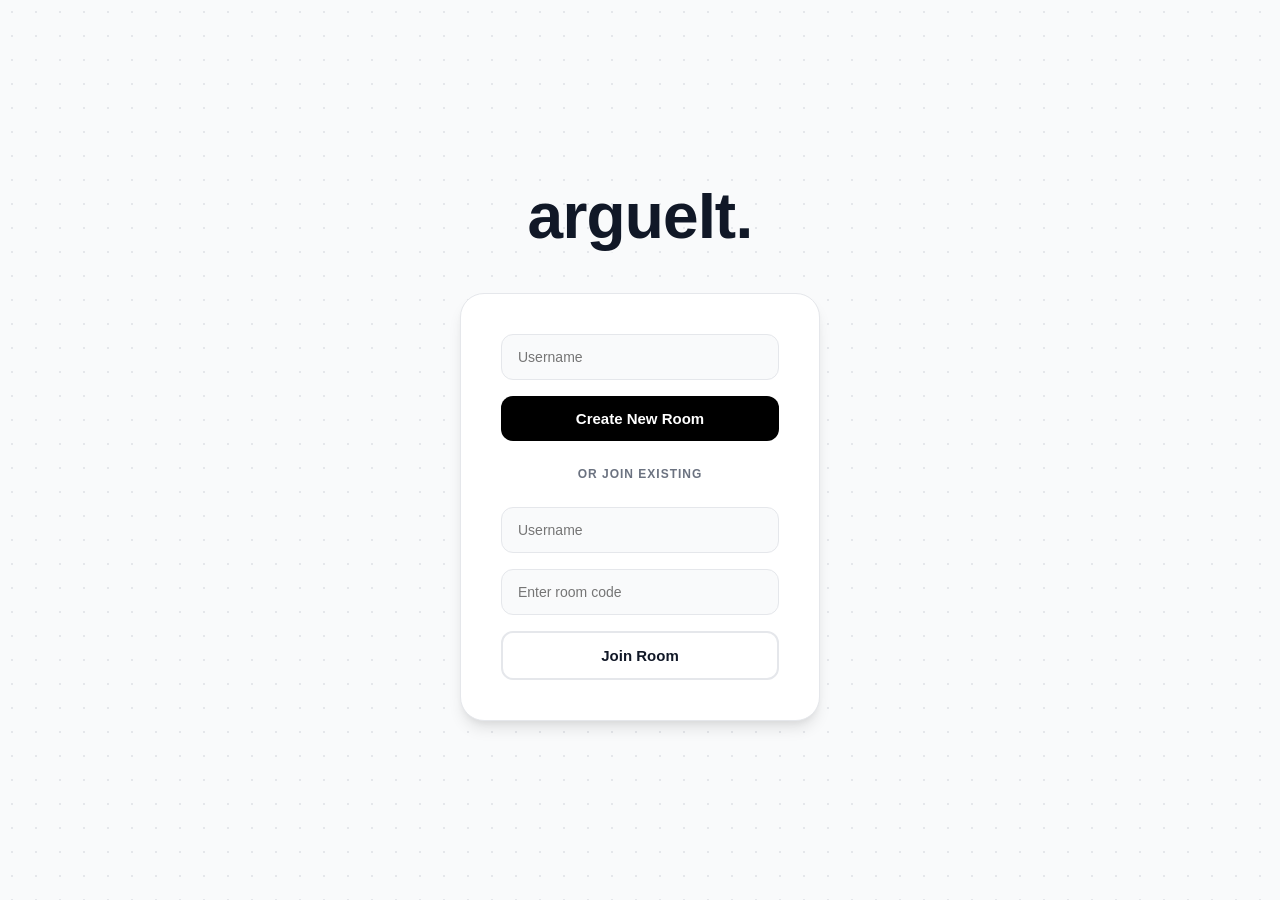
==== commit 964c3421: "revert: remove room password feature to unblock final deployment" ====
--- a/target/classes/frontend/index.html
+++ b/target/classes/frontend/index.html
@@ -12,14 +12,12 @@
 
         <div class="auth-container">
             <input type="text" id="create-username" class="auth-input" placeholder="Username">
-            <input type="password" id="create-password" class="auth-input" placeholder="Password (Optional)">
             <button id="btn-create" class="btn-create">Create New Room</button>
 
             <div class="divider">or join existing</div>
 
             <input type="text" id="join-username" class="auth-input" placeholder="Username">
             <input type="text" id="join-roomcode" class="auth-input" placeholder="Enter room code">
-            <input type="password" id="join-password" class="auth-input" placeholder="Password (If Required)">
             <button id="btn-join" class="btn-join">Join Room</button>
         </div>
     </div>
@@ -96,14 +94,6 @@
             <section id="image-pool" class="tier-dropzone" data-tier-id="pool">
             </section>
 
-            <div id="trash-can" class="tier-dropzone" data-tier-id="trash" title="Drag here to delete">
-                <svg width="28" height="28" viewBox="0 0 24 24" fill="none" stroke="currentColor" stroke-width="2" stroke-linecap="round" stroke-linejoin="round">
-                    <polyline points="3 6 5 6 21 6"></polyline>
-                    <path d="M19 6v14a2 2 0 0 1-2 2H7a2 2 0 0 1-2-2V6m3 0V4a2 2 0 0 1 2-2h4a2 2 0 0 1 2 2v2"></path>
-                    <line x1="10" y1="11" x2="10" y2="17"></line>
-                    <line x1="14" y1="11" x2="14" y2="17"></line>
-                </svg>
-            </div>
         </div>
 
         <div class="right-panel">
--- a/target/classes/frontend/style.css
+++ b/target/classes/frontend/style.css
@@ -412,28 +412,6 @@
     color: white;
 }
 
-#trash-can {
-    background-color: #fef2f2;
-    border: 2px dashed #fca5a5;
-    color: var(--danger);
-    padding: 20px;
-    border-radius: 16px;
-    display: flex;
-    align-items: center;
-    justify-content: center;
-    font-weight: 700;
-    font-size: 15px;
-    min-height: 70px;
-    transition: all 0.2s ease;
-    margin-bottom: 10px;
-}
-
-#trash-can.drag-over {
-    background-color: #fee2e2;
-    border-color: var(--danger);
-    transform: scale(1.02);
-}
-
 #image-pool {
     min-height: 250px;
     background-color: var(--bg-panel);
@@ -447,30 +425,97 @@
     margin-bottom: 40px;
 }
 
-.draggable-item {
+.draggable-wrapper{
+    position: relative;
     width: 90px;
     height: 90px;
-    object-fit: cover;
     border-radius: 12px;
     cursor: grab;
     box-shadow: var(--shadow-sm);
-    user-select: none;
-    border: 2px solid transparent;
     transition: transform 0.2s cubic-bezier(0.34, 1.56, 0.64, 1), box-shadow 0.2s ease;
     background-color: var(--bg-main);
-}
-
-.draggable-item:hover {
+    user-select: none;
+}
+
+.draggable-wrapper:hover{
     transform: translateY(-6px) scale(1.08);
     box-shadow: var(--shadow-lg);
-    border-color: var(--text-primary);
     z-index: 10;
 }
 
-.draggable-item:active {
+.draggable-wrapper:active{
     cursor: grabbing;
     transform: scale(0.95);
 }
+
+.draggable-item{
+    width: 100%;
+    height: 100%;
+    object-fit: cover;
+    border-radius: 12px;
+    pointer-events: none;
+    border: 2px solid transparent;
+    transition: border-color 0.2s ease;
+}
+
+.draggable-wrapper:hover .draggable-item{
+    border-color: var(--text-primary);
+}
+
+.delete-item-btn{
+    position: absolute;
+    top: -8px;
+    right: -8px;
+    width: 22px;
+    height: 22px;
+    background: #e5e7eb;
+    color: #4b5563;
+    border: none;
+    border-radius: 50%;
+    display: flex;
+    align-items: center;
+    justify-content: center;
+    cursor: pointer;
+    opacity: 0;
+    transition: all 0.2s ease;
+    z-index: 11;
+    box-shadow: 0 2px 4px rgba(0,0,0,0.1);
+}
+
+.draggable-wrapper:hover .delete-item-btn{
+    opacity: 1;
+}
+
+.delete-item-btn:hover{
+    background: #d1d5db;
+    color: #111827;
+    transform: scale(1.1);
+}
+
+/*.draggable-item {*/
+/*    width: 90px;*/
+/*    height: 90px;*/
+/*    object-fit: cover;*/
+/*    border-radius: 12px;*/
+/*    cursor: grab;*/
+/*    box-shadow: var(--shadow-sm);*/
+/*    user-select: none;*/
+/*    border: 2px solid transparent;*/
+/*    transition: transform 0.2s cubic-bezier(0.34, 1.56, 0.64, 1), box-shadow 0.2s ease;*/
+/*    background-color: var(--bg-main);*/
+/*}*/
+
+/*.draggable-item:hover {*/
+/*    transform: translateY(-6px) scale(1.08);*/
+/*    box-shadow: var(--shadow-lg);*/
+/*    border-color: var(--text-primary);*/
+/*    z-index: 10;*/
+/*}*/
+
+/*.draggable-item:active {*/
+/*    cursor: grabbing;*/
+/*    transform: scale(0.95);*/
+/*}*/
 .right-panel {
     width: 380px;
     background-color: var(--bg-panel);
@@ -498,6 +543,31 @@
     display: flex;
     justify-content: space-between;
     align-items: center;
+}
+
+.chat-header-left{
+    display: flex;
+    align-items: center;
+    gap: 12px;
+}
+
+.close-chat-btn{
+    background: transparent;
+    border: none;
+    color: var(--text-secondary);
+    width: 26px;
+    height: 26px;
+    border-radius: 50%;
+    display: flex;
+    align-items: center;
+    justify-content: center;
+    cursor: pointer;
+    transition: all 0.2s ease;
+}
+
+.close-chat-btn:hover{
+    background: var(--border-heavy);
+    color: var(--text-primary);
 }
 
 .chat-header h2 {
